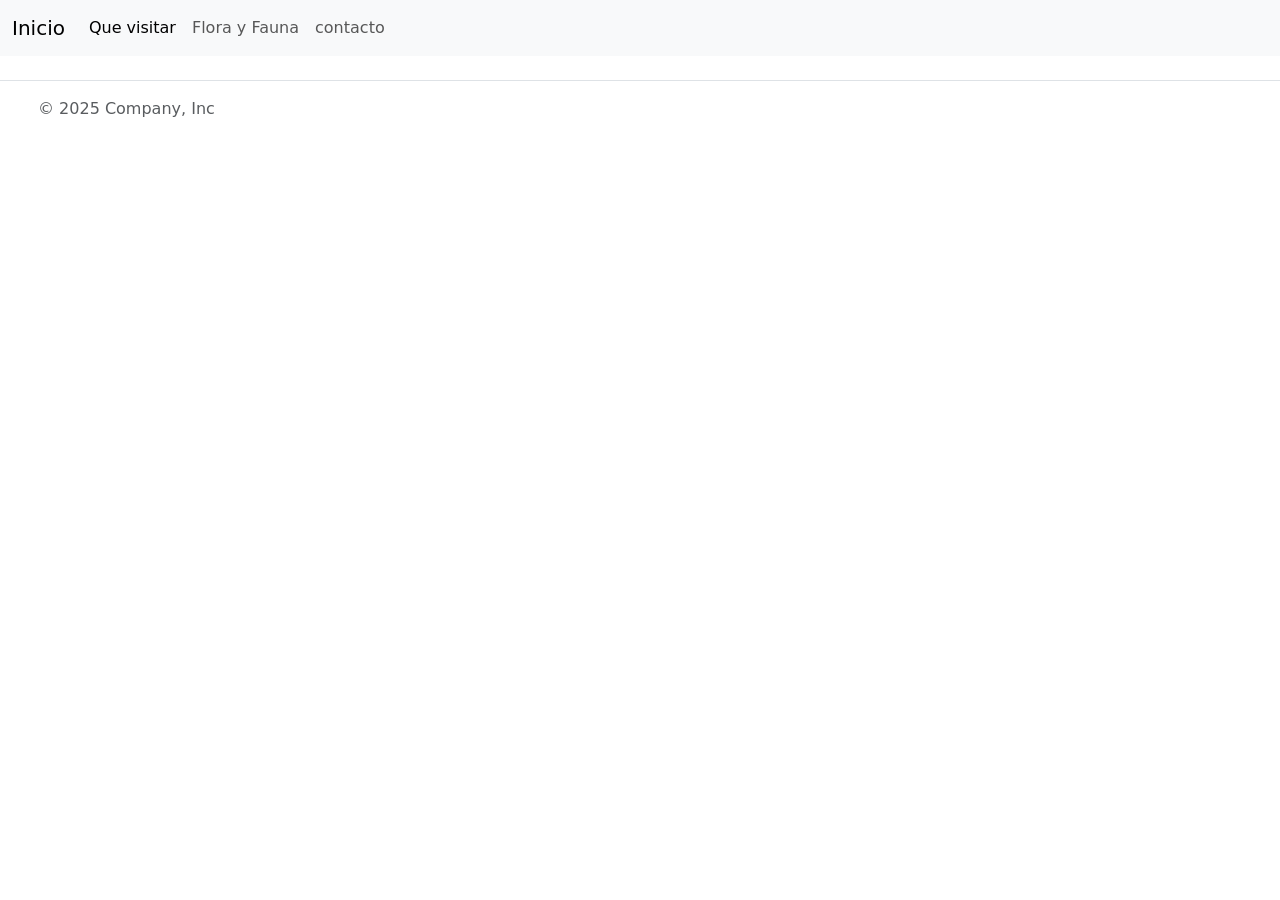
==== index.html @ 6c29fad3 "Codigo Base" ====
<!DOCTYPE html>
<html lang="en">
<head>
    <meta charset="UTF-8">
    <meta name="viewport" content="width=device-width, initial-scale=1.0">
   <link href="https://cdn.jsdelivr.net/npm/bootstrap@5.3.8/dist/css/bootstrap.min.css" rel="stylesheet" integrity="sha384-sRIl4kxILFvY47J16cr9ZwB07vP4J8+LH7qKQnuqkuIAvNWLzeN8tE5YBujZqJLB" crossorigin="anonymous">
    <title>inicio</title>
</head>
<body>
    <nav class="navbar navbar-expand-lg bg-body-tertiary">
  <div class="container-fluid">
    <a class="navbar-brand" href="index.html">Inicio</a>
    <button class="navbar-toggler" type="button" data-bs-toggle="collapse" data-bs-target="#navbarNav" aria-controls="navbarNav" aria-expanded="false" aria-label="Toggle navigation">
      <span class="navbar-toggler-icon"></span>
    </button>
    <div class="collapse navbar-collapse" id="navbarNav">
      <ul class="navbar-nav">
        <li class="nav-item">
          <a class="nav-link active" aria-current="page" href="que-visitar.html">Que visitar</a>
        </li>
        <li class="nav-item">
          <a class="nav-link" href="flora-fauna.html">Flora y Fauna</a>
        </li>
        <li class="nav-item">
          <a class="nav-link" href="contactos.html">contacto</a>
        </li>
      </ul>
    </div>
  </div>
</nav>



<footer class="d-flex flex-wrap justify-content-between align-items-center py-3 my-4 border-top"> <div class="col-md-4 d-flex align-items-center"> <a href="/" class="mb-3 me-2 mb-md-0 text-body-secondary text-decoration-none lh-1" aria-label="Bootstrap"> <svg class="bi" width="30" height="24" aria-hidden="true"><use xlink:href="#bootstrap"></use></svg> </a> <span class="mb-3 mb-md-0 text-body-secondary">© 2025 Company, Inc</span> </div> <ul class="nav col-md-4 justify-content-end list-unstyled d-flex"> <li class="ms-3"><a class="text-body-secondary" href="#" aria-label="Instagram"><svg class="bi" width="24" height="24" aria-hidden="true"><use xlink:href="#instagram"></use></svg></a></li> <li class="ms-3"><a class="text-body-secondary" href="#" aria-label="Facebook"><svg class="bi" width="24" height="24"><use xlink:href="#facebook"></use></svg></a></li> </ul> </footer>

    <script src="https://cdn.jsdelivr.net/npm/bootstrap@5.3.8/dist/js/bootstrap.bundle.min.js" integrity="sha384-FKyoEForCGlyvwx9Hj09JcYn3nv7wiPVlz7YYwJrWVcXK/BmnVDxM+D2scQbITxI" crossorigin="anonymous"></script>
</body>
</html>
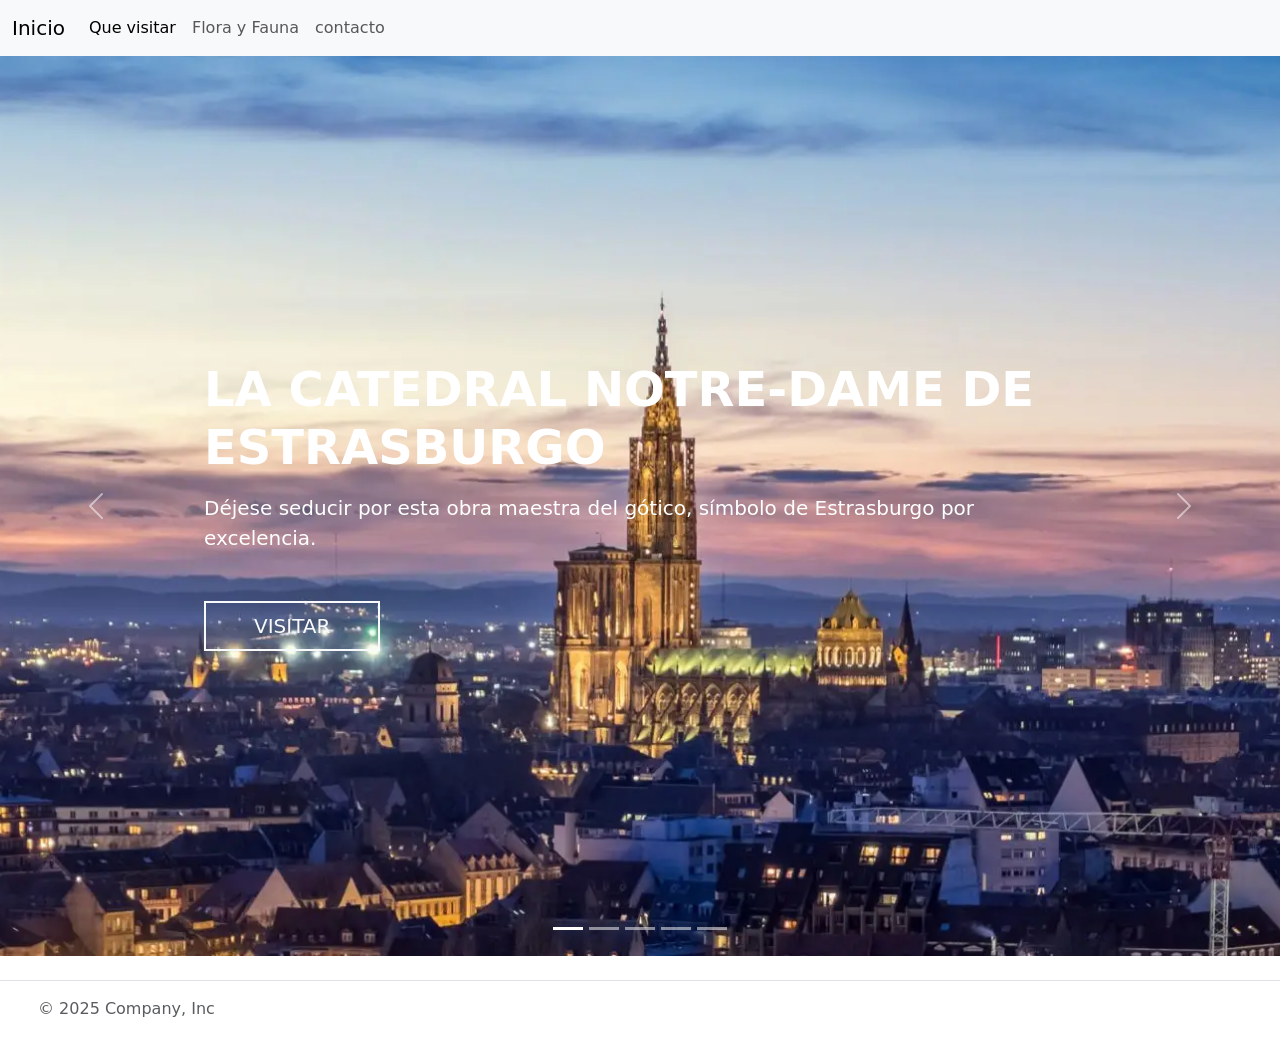
==== commit 8941df77: "feat: Se agrego en la pagina de inicio un carousel con imagenes de la ciudad con una  breve descripc" ====
--- a/index.html
+++ b/index.html
@@ -1,38 +1,276 @@
-<!DOCTYPE html>
+<!doctype html>
 <html lang="en">
-<head>
-    <meta charset="UTF-8">
-    <meta name="viewport" content="width=device-width, initial-scale=1.0">
-   <link href="https://cdn.jsdelivr.net/npm/bootstrap@5.3.8/dist/css/bootstrap.min.css" rel="stylesheet" integrity="sha384-sRIl4kxILFvY47J16cr9ZwB07vP4J8+LH7qKQnuqkuIAvNWLzeN8tE5YBujZqJLB" crossorigin="anonymous">
-    <title>inicio</title>
-</head>
-<body>
+  <head>
+    <meta charset="UTF-8" />
+    <meta name="viewport" content="width=device-width, initial-scale=1.0" />
+    <link
+      href="https://cdn.jsdelivr.net/npm/bootstrap@5.3.8/dist/css/bootstrap.min.css"
+      rel="stylesheet"
+      integrity="sha384-sRIl4kxILFvY47J16cr9ZwB07vP4J8+LH7qKQnuqkuIAvNWLzeN8tE5YBujZqJLB"
+      crossorigin="anonymous"
+    />
+    <title>Estrasburgo turismo</title>
+  </head>
+  <body>
     <nav class="navbar navbar-expand-lg bg-body-tertiary">
-  <div class="container-fluid">
-    <a class="navbar-brand" href="index.html">Inicio</a>
-    <button class="navbar-toggler" type="button" data-bs-toggle="collapse" data-bs-target="#navbarNav" aria-controls="navbarNav" aria-expanded="false" aria-label="Toggle navigation">
-      <span class="navbar-toggler-icon"></span>
-    </button>
-    <div class="collapse navbar-collapse" id="navbarNav">
-      <ul class="navbar-nav">
-        <li class="nav-item">
-          <a class="nav-link active" aria-current="page" href="que-visitar.html">Que visitar</a>
+      <div class="container-fluid">
+        <a class="navbar-brand" href="index.html">Inicio</a>
+        <button
+          class="navbar-toggler"
+          type="button"
+          data-bs-toggle="collapse"
+          data-bs-target="#navbarNav"
+          aria-controls="navbarNav"
+          aria-expanded="false"
+          aria-label="Toggle navigation"
+        >
+          <span class="navbar-toggler-icon"></span>
+        </button>
+        <div class="collapse navbar-collapse" id="navbarNav">
+          <ul class="navbar-nav">
+            <li class="nav-item">
+              <a
+                class="nav-link active"
+                aria-current="page"
+                href="que-visitar.html"
+                >Que visitar</a
+              >
+            </li>
+            <li class="nav-item">
+              <a class="nav-link" href="flora-fauna.html">Flora y Fauna</a>
+            </li>
+            <li class="nav-item">
+              <a class="nav-link" href="contactos.html">contacto</a>
+            </li>
+          </ul>
+        </div>
+      </div>
+    </nav>
+
+    <div id="carouselExample" class="carousel slide" data-bs-ride="carousel">
+      <div class="carousel-indicators">
+        <button
+          type="button"
+          data-bs-target="#carouselExample"
+          data-bs-slide-to="0"
+          class="active"
+          aria-label="Slide 1"
+        ></button>
+
+        <button
+          type="button"
+          data-bs-target="#carouselExampleDark"
+          data-bs-slide-to="1"
+          aria-label="Slide 2"
+        ></button>
+
+        <button
+          type="button"
+          data-bs-target="#carouselExampleDark"
+          data-bs-slide-to="2"
+          aria-label="Slide 3"
+        ></button>
+
+        <button
+          type="button"
+          data-bs-target="#carouselExampleDark"
+          data-bs-slide-to="3"
+          aria-label="Slide 4"
+        ></button>
+        <button
+          type="button"
+          data-bs-target="#carouselExampleDark"
+          data-bs-slide-to="4"
+          aria-label="Slide 5"
+        ></button>
+      </div>
+
+      <div class="carousel-inner">
+        <div class="carousel-item active vh-100" data-bs-interval="2000">
+          <img
+            src="assets/img/Panorama-cathédrale-depuis-la-rue-de-Rome-Paul-Prim.webp"
+            class="d-block w-100 h-100 object-fit-cover"
+            alt="..."
+          />
+
+          <div
+            class="carousel-caption d-flex flex-column justify-content-center h-100 top-0 text-start"
+          >
+            <div class="container">
+              <h1 class="display-5 fw-bold text-uppercase mb-3">
+                La catedral Notre-Dame de Estrasburgo
+              </h1>
+              <p class="fs-5 mb-5">
+                Déjese seducir por esta obra maestra del gótico, símbolo de
+                Estrasburgo por excelencia.
+              </p>
+              <div>
+                <a
+                  href="que-visitar.html"
+                  class="btn btn-outline-light btn-lg rounded-0 px-5 border-2 text-uppercase"
+                >
+                  Visitar
+                </a>
+              </div>
+            </div>
+          </div>
+        </div>
+
+        <div class="carousel-item vh-100" data-bs-interval="5000">
+          <img
+            src="assets/img/cabecera1.webp"
+            class="d-block w-100 h-100 object-fit-cover"
+            alt="..."
+          />
+
+          <div
+            class="carousel-caption d-flex flex-column justify-content-center h-100 top-0 text-start"
+          >
+            <div class="container">
+              <h1 class="display-5 fw-bold text-uppercase mb-3">
+                Estrasburgo, la Europea
+              </h1>
+              <p class="fs-5 mb-5">
+                Situado a dos pasos del centro histórico, el barrio europeo
+                guarda muchos tesoros escondidos. Se puede simplemente dar un
+                paseo combinando naturaleza y arquitectura, o aprender sobre la
+                historia y el funcionamiento de las instituciones, ¡hay para
+                satisfacer todos los gustos y curiosidades!
+              </p>
+              <div>
+                <a
+                  href="que-visitar.html"
+                  class="btn btn-outline-light btn-lg rounded-0 px-5 border-2 text-uppercase"
+                >
+                  Visitar
+                </a>
+              </div>
+            </div>
+          </div>
+        </div>
+
+        <div class="carousel-item vh-100" data-bs-interval="5000">
+          <img
+            src="assets/img/la-petite-france.jpg"
+            class="d-block w-100 h-100 object-fit-cover"
+            alt="..."
+          />
+
+          <div
+            class="carousel-caption d-flex flex-column justify-content-center h-100 top-0 text-start"
+          >
+            <div class="container">
+              <h1 class="display-5 fw-bold text-uppercase mb-3">
+                La Petite France
+              </h1>
+              <p class="fs-5 mb-5">
+                Este mítico barrio de Estrasburgo era antiguamente el de los
+                molineros, curtidores y pescadores. Las casas con entramado de
+                madera, las calles y los muelles contribuyen a su atmósfera
+                romántica e intimista.
+              </p>
+              <div>
+                <a
+                  href="que-visitar.html"
+                  class="btn btn-outline-light btn-lg rounded-0 px-5 border-2 text-uppercase"
+                >
+                  Visitar
+                </a>
+              </div>
+            </div>
+          </div>
+        </div>
+
+        <div class="carousel-item vh-100" data-bs-interval="5000">
+          <img
+            src="assets/img/Tour-guide-in-Strasbourg-scaled-900x827.webp"
+            class="d-block w-100 h-100 object-fit-cover"
+            alt="..."
+          />
+
+          <div
+            class="carousel-caption d-flex flex-column justify-content-center h-100 top-0 text-start"
+          >
+            <div class="container">
+              <h1 class="display-5 fw-bold text-uppercase mb-3">
+                Estrasburgo, un destino familiar
+              </h1>
+              <p class="fs-5 mb-5">
+                Déjese tentar por una visita a Estrasburgo: gracias a su
+                entorno, las diferentes formas de visitar la ciudad y las
+                numerosas actividades, vivirá una experiencia inolvidable en
+                familia.
+              </p>
+              <div>
+                <a
+                  href="que-visitar.html"
+                  class="btn btn-outline-light btn-lg rounded-0 px-5 border-2 text-uppercase"
+                >
+                  Visitar
+                </a>
+              </div>
+            </div>
+          </div>
+        </div>
+      </div>
+
+      <button
+        class="carousel-control-prev"
+        type="button"
+        data-bs-target="#carouselExample"
+        data-bs-slide="prev"
+      >
+        <span class="carousel-control-prev-icon" aria-hidden="true"></span>
+        <span class="visually-hidden">Anterior</span>
+      </button>
+      <button
+        class="carousel-control-next"
+        type="button"
+        data-bs-target="#carouselExample"
+        data-bs-slide="next"
+      >
+        <span class="carousel-control-next-icon" aria-hidden="true"></span>
+        <span class="visually-hidden">Siguiente</span>
+      </button>
+    </div>
+
+    <footer
+      class="d-flex flex-wrap justify-content-between align-items-center py-3 my-4 border-top"
+    >
+      <div class="col-md-4 d-flex align-items-center">
+        <a
+          href="/"
+          class="mb-3 me-2 mb-md-0 text-body-secondary text-decoration-none lh-1"
+          aria-label="Bootstrap"
+        >
+          <svg class="bi" width="30" height="24" aria-hidden="true">
+            <use xlink:href="#bootstrap"></use>
+          </svg>
+        </a>
+        <span class="mb-3 mb-md-0 text-body-secondary"
+          >© 2025 Company, Inc</span
+        >
+      </div>
+      <ul class="nav col-md-4 justify-content-end list-unstyled d-flex">
+        <li class="ms-3">
+          <a class="text-body-secondary" href="#" aria-label="Instagram"
+            ><svg class="bi" width="24" height="24" aria-hidden="true">
+              <use xlink:href="#instagram"></use></svg
+          ></a>
         </li>
-        <li class="nav-item">
-          <a class="nav-link" href="flora-fauna.html">Flora y Fauna</a>
-        </li>
-        <li class="nav-item">
-          <a class="nav-link" href="contactos.html">contacto</a>
+        <li class="ms-3">
+          <a class="text-body-secondary" href="#" aria-label="Facebook"
+            ><svg class="bi" width="24" height="24">
+              <use xlink:href="#facebook"></use></svg
+          ></a>
         </li>
       </ul>
-    </div>
-  </div>
-</nav>
-
-
-
-<footer class="d-flex flex-wrap justify-content-between align-items-center py-3 my-4 border-top"> <div class="col-md-4 d-flex align-items-center"> <a href="/" class="mb-3 me-2 mb-md-0 text-body-secondary text-decoration-none lh-1" aria-label="Bootstrap"> <svg class="bi" width="30" height="24" aria-hidden="true"><use xlink:href="#bootstrap"></use></svg> </a> <span class="mb-3 mb-md-0 text-body-secondary">© 2025 Company, Inc</span> </div> <ul class="nav col-md-4 justify-content-end list-unstyled d-flex"> <li class="ms-3"><a class="text-body-secondary" href="#" aria-label="Instagram"><svg class="bi" width="24" height="24" aria-hidden="true"><use xlink:href="#instagram"></use></svg></a></li> <li class="ms-3"><a class="text-body-secondary" href="#" aria-label="Facebook"><svg class="bi" width="24" height="24"><use xlink:href="#facebook"></use></svg></a></li> </ul> </footer>
-
-    <script src="https://cdn.jsdelivr.net/npm/bootstrap@5.3.8/dist/js/bootstrap.bundle.min.js" integrity="sha384-FKyoEForCGlyvwx9Hj09JcYn3nv7wiPVlz7YYwJrWVcXK/BmnVDxM+D2scQbITxI" crossorigin="anonymous"></script>
-</body>
-</html>+    </footer>
+
+    <script
+      src="https://cdn.jsdelivr.net/npm/bootstrap@5.3.8/dist/js/bootstrap.bundle.min.js"
+      integrity="sha384-FKyoEForCGlyvwx9Hj09JcYn3nv7wiPVlz7YYwJrWVcXK/BmnVDxM+D2scQbITxI"
+      crossorigin="anonymous"
+    ></script>
+  </body>
+</html>
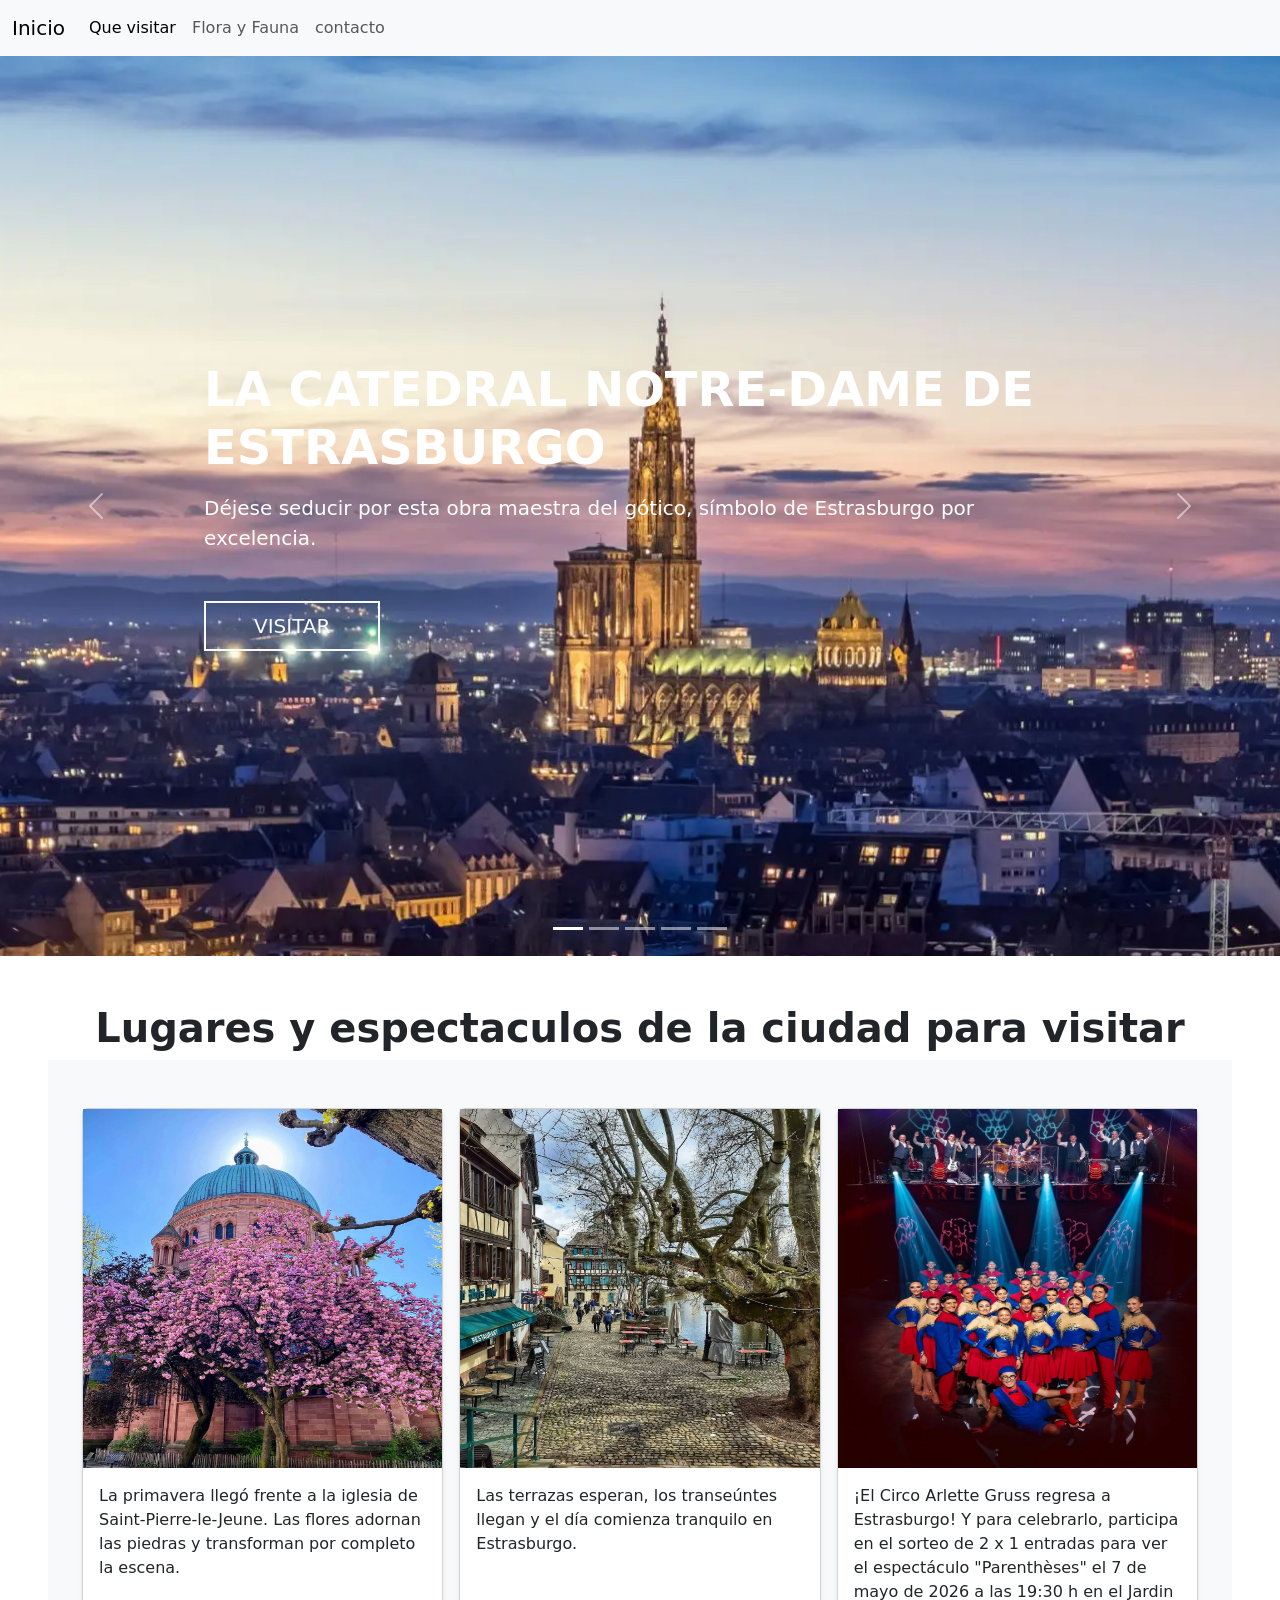
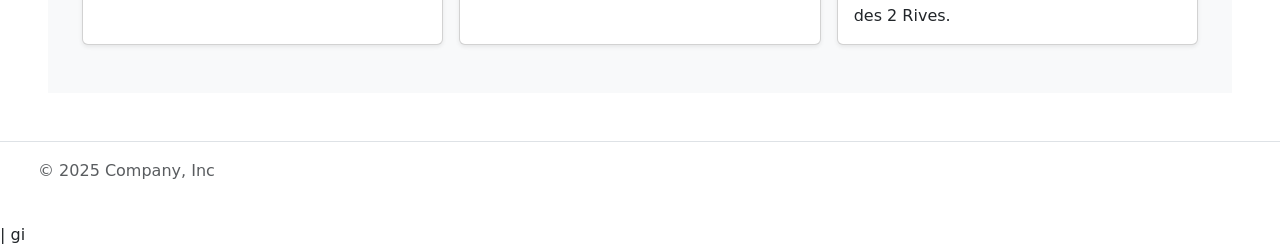
==== commit 180c7069: "feat: se agrego una nueva seccion con cards de lugares y eventos de la ciudad style: se agregaron la" ====
--- a/index.html
+++ b/index.html
@@ -47,192 +47,251 @@
       </div>
     </nav>
 
-    <div id="carouselExample" class="carousel slide" data-bs-ride="carousel">
-      <div class="carousel-indicators">
+    <section>
+      <div id="carouselExample" class="carousel slide" data-bs-ride="carousel">
+        <div class="carousel-indicators">
+          <button
+            type="button"
+            data-bs-target="#carouselExample"
+            data-bs-slide-to="0"
+            class="active"
+            aria-label="Slide 1"
+          ></button>
+
+          <button
+            type="button"
+            data-bs-target="#carouselExampleDark"
+            data-bs-slide-to="1"
+            aria-label="Slide 2"
+          ></button>
+
+          <button
+            type="button"
+            data-bs-target="#carouselExampleDark"
+            data-bs-slide-to="2"
+            aria-label="Slide 3"
+          ></button>
+
+          <button
+            type="button"
+            data-bs-target="#carouselExampleDark"
+            data-bs-slide-to="3"
+            aria-label="Slide 4"
+          ></button>
+          <button
+            type="button"
+            data-bs-target="#carouselExampleDark"
+            data-bs-slide-to="4"
+            aria-label="Slide 5"
+          ></button>
+        </div>
+
+        <div class="carousel-inner">
+          <div class="carousel-item active vh-100" data-bs-interval="2000">
+            <img
+              src="assets/img-index/Panorama-cathédrale-depuis-la-rue-de-Rome-Paul-Prim.webp"
+              class="d-block w-100 h-100 object-fit-cover"
+              alt="..."
+            />
+
+            <div
+              class="carousel-caption d-flex flex-column justify-content-center h-100 top-0 text-start"
+            >
+              <div class="container">
+                <h1 class="display-5 fw-bold text-uppercase mb-3">
+                  La catedral Notre-Dame de Estrasburgo
+                </h1>
+                <p class="fs-5 mb-5">
+                  Déjese seducir por esta obra maestra del gótico, símbolo de
+                  Estrasburgo por excelencia.
+                </p>
+                <div>
+                  <a
+                    href="que-visitar.html"
+                    class="btn btn-outline-light btn-lg rounded-0 px-5 border-2 text-uppercase"
+                  >
+                    Visitar
+                  </a>
+                </div>
+              </div>
+            </div>
+          </div>
+
+          <div class="carousel-item vh-100" data-bs-interval="5000">
+            <img
+              src="assets/img-index/cabecera1.webp"
+              class="d-block w-100 h-100 object-fit-cover"
+              alt="..."
+            />
+
+            <div
+              class="carousel-caption d-flex flex-column justify-content-center h-100 top-0 text-start"
+            >
+              <div class="container">
+                <h1 class="display-5 fw-bold text-uppercase mb-3">
+                  Estrasburgo, la Europea
+                </h1>
+                <p class="fs-5 mb-5">
+                  Situado a dos pasos del centro histórico, el barrio europeo
+                  guarda muchos tesoros escondidos. Se puede simplemente dar un
+                  paseo combinando naturaleza y arquitectura, o aprender sobre
+                  la historia y el funcionamiento de las instituciones, ¡hay
+                  para satisfacer todos los gustos y curiosidades!
+                </p>
+                <div>
+                  <a
+                    href="que-visitar.html"
+                    class="btn btn-outline-light btn-lg rounded-0 px-5 border-2 text-uppercase"
+                  >
+                    Visitar
+                  </a>
+                </div>
+              </div>
+            </div>
+          </div>
+
+          <div class="carousel-item vh-100" data-bs-interval="5000">
+            <img
+              src="assets/img-index/la-petite-france.jpg"
+              class="d-block w-100 h-100 object-fit-cover"
+              alt="..."
+            />
+
+            <div
+              class="carousel-caption d-flex flex-column justify-content-center h-100 top-0 text-start"
+            >
+              <div class="container">
+                <h1 class="display-5 fw-bold text-uppercase mb-3">
+                  La Petite France
+                </h1>
+                <p class="fs-5 mb-5">
+                  Este mítico barrio de Estrasburgo era antiguamente el de los
+                  molineros, curtidores y pescadores. Las casas con entramado de
+                  madera, las calles y los muelles contribuyen a su atmósfera
+                  romántica e intimista.
+                </p>
+                <div>
+                  <a
+                    href="que-visitar.html"
+                    class="btn btn-outline-light btn-lg rounded-0 px-5 border-2 text-uppercase"
+                  >
+                    Visitar
+                  </a>
+                </div>
+              </div>
+            </div>
+          </div>
+
+          <div class="carousel-item vh-100" data-bs-interval="5000">
+            <img
+              src="assets/img-index/Tour-guide-in-Strasbourg-scaled-900x827.webp"
+              class="d-block w-100 h-100 object-fit-cover"
+              alt="..."
+            />
+
+            <div
+              class="carousel-caption d-flex flex-column justify-content-center h-100 top-0 text-start"
+            >
+              <div class="container">
+                <h1 class="display-5 fw-bold text-uppercase mb-3">
+                  Estrasburgo, un destino familiar
+                </h1>
+                <p class="fs-5 mb-5">
+                  Déjese tentar por una visita a Estrasburgo: gracias a su
+                  entorno, las diferentes formas de visitar la ciudad y las
+                  numerosas actividades, vivirá una experiencia inolvidable en
+                  familia.
+                </p>
+                <div>
+                  <a
+                    href="que-visitar.html"
+                    class="btn btn-outline-light btn-lg rounded-0 px-5 border-2 text-uppercase"
+                  >
+                    Visitar
+                  </a>
+                </div>
+              </div>
+            </div>
+          </div>
+        </div>
+
         <button
+          class="carousel-control-prev"
           type="button"
           data-bs-target="#carouselExample"
-          data-bs-slide-to="0"
-          class="active"
-          aria-label="Slide 1"
-        ></button>
-
+          data-bs-slide="prev"
+        >
+          <span class="carousel-control-prev-icon" aria-hidden="true"></span>
+          <span class="visually-hidden">Anterior</span>
+        </button>
         <button
+          class="carousel-control-next"
           type="button"
-          data-bs-target="#carouselExampleDark"
-          data-bs-slide-to="1"
-          aria-label="Slide 2"
-        ></button>
-
-        <button
-          type="button"
-          data-bs-target="#carouselExampleDark"
-          data-bs-slide-to="2"
-          aria-label="Slide 3"
-        ></button>
-
-        <button
-          type="button"
-          data-bs-target="#carouselExampleDark"
-          data-bs-slide-to="3"
-          aria-label="Slide 4"
-        ></button>
-        <button
-          type="button"
-          data-bs-target="#carouselExampleDark"
-          data-bs-slide-to="4"
-          aria-label="Slide 5"
-        ></button>
+          data-bs-target="#carouselExample"
+          data-bs-slide="next"
+        >
+          <span class="carousel-control-next-icon" aria-hidden="true"></span>
+          <span class="visually-hidden">Siguiente</span>
+        </button>
       </div>
-
-      <div class="carousel-inner">
-        <div class="carousel-item active vh-100" data-bs-interval="2000">
-          <img
-            src="assets/img/Panorama-cathédrale-depuis-la-rue-de-Rome-Paul-Prim.webp"
-            class="d-block w-100 h-100 object-fit-cover"
-            alt="..."
-          />
-
-          <div
-            class="carousel-caption d-flex flex-column justify-content-center h-100 top-0 text-start"
-          >
-            <div class="container">
-              <h1 class="display-5 fw-bold text-uppercase mb-3">
-                La catedral Notre-Dame de Estrasburgo
-              </h1>
-              <p class="fs-5 mb-5">
-                Déjese seducir por esta obra maestra del gótico, símbolo de
-                Estrasburgo por excelencia.
-              </p>
-              <div>
-                <a
-                  href="que-visitar.html"
-                  class="btn btn-outline-light btn-lg rounded-0 px-5 border-2 text-uppercase"
-                >
-                  Visitar
-                </a>
-              </div>
-            </div>
-          </div>
-        </div>
-
-        <div class="carousel-item vh-100" data-bs-interval="5000">
-          <img
-            src="assets/img/cabecera1.webp"
-            class="d-block w-100 h-100 object-fit-cover"
-            alt="..."
-          />
-
-          <div
-            class="carousel-caption d-flex flex-column justify-content-center h-100 top-0 text-start"
-          >
-            <div class="container">
-              <h1 class="display-5 fw-bold text-uppercase mb-3">
-                Estrasburgo, la Europea
-              </h1>
-              <p class="fs-5 mb-5">
-                Situado a dos pasos del centro histórico, el barrio europeo
-                guarda muchos tesoros escondidos. Se puede simplemente dar un
-                paseo combinando naturaleza y arquitectura, o aprender sobre la
-                historia y el funcionamiento de las instituciones, ¡hay para
-                satisfacer todos los gustos y curiosidades!
-              </p>
-              <div>
-                <a
-                  href="que-visitar.html"
-                  class="btn btn-outline-light btn-lg rounded-0 px-5 border-2 text-uppercase"
-                >
-                  Visitar
-                </a>
-              </div>
-            </div>
-          </div>
-        </div>
-
-        <div class="carousel-item vh-100" data-bs-interval="5000">
-          <img
-            src="assets/img/la-petite-france.jpg"
-            class="d-block w-100 h-100 object-fit-cover"
-            alt="..."
-          />
-
-          <div
-            class="carousel-caption d-flex flex-column justify-content-center h-100 top-0 text-start"
-          >
-            <div class="container">
-              <h1 class="display-5 fw-bold text-uppercase mb-3">
-                La Petite France
-              </h1>
-              <p class="fs-5 mb-5">
-                Este mítico barrio de Estrasburgo era antiguamente el de los
-                molineros, curtidores y pescadores. Las casas con entramado de
-                madera, las calles y los muelles contribuyen a su atmósfera
-                romántica e intimista.
-              </p>
-              <div>
-                <a
-                  href="que-visitar.html"
-                  class="btn btn-outline-light btn-lg rounded-0 px-5 border-2 text-uppercase"
-                >
-                  Visitar
-                </a>
-              </div>
-            </div>
-          </div>
-        </div>
-
-        <div class="carousel-item vh-100" data-bs-interval="5000">
-          <img
-            src="assets/img/Tour-guide-in-Strasbourg-scaled-900x827.webp"
-            class="d-block w-100 h-100 object-fit-cover"
-            alt="..."
-          />
-
-          <div
-            class="carousel-caption d-flex flex-column justify-content-center h-100 top-0 text-start"
-          >
-            <div class="container">
-              <h1 class="display-5 fw-bold text-uppercase mb-3">
-                Estrasburgo, un destino familiar
-              </h1>
-              <p class="fs-5 mb-5">
-                Déjese tentar por una visita a Estrasburgo: gracias a su
-                entorno, las diferentes formas de visitar la ciudad y las
-                numerosas actividades, vivirá una experiencia inolvidable en
-                familia.
-              </p>
-              <div>
-                <a
-                  href="que-visitar.html"
-                  class="btn btn-outline-light btn-lg rounded-0 px-5 border-2 text-uppercase"
-                >
-                  Visitar
-                </a>
+    </section>
+
+    <section class="m-5">
+      <h3 class="display-6 fw-bold text-center">
+        Lugares y espectaculos de la ciudad para visitar
+      </h3>
+
+      <div class="album py-5 bg-body-tertiary">
+        <div class="container">
+          <div class="row row-cols-1 row-cols-sm-2 row-cols-md-3 g-3">
+            <div class="col">
+              <div class="card shadow-sm h-100">
+                <div class="ratio ratio-1x1">
+                  <img src="assets/img-index/descarga.jpg" alt="" />
+                </div>
+                <div class="card-body">
+                  <p class="card-text">
+                    La primavera llegó frente a la iglesia de
+                    Saint-Pierre-le-Jeune. Las flores adornan las piedras y
+                    transforman por completo la escena.
+                  </p>
+                </div>
+              </div>
+            </div>
+
+            <div class="col">
+              <div class="card shadow-sm h-100">
+                <div class="ratio ratio-1x1">
+                  <img src="assets/img-index/descarga3.jpg" alt="" />
+                </div>
+                <div class="card-body">
+                  <p class="card-text">
+                    Las terrazas esperan, los transeúntes llegan y el día
+                    comienza tranquilo en Estrasburgo.
+                  </p>
+                </div>
+              </div>
+            </div>
+
+            <div class="col">
+              <div class="card shadow-sm h-100">
+                <div class="ratio ratio-1x1">
+                  <img src="assets/img-index/descarga5.jpg" alt="" />
+                </div>
+                <div class="card-body">
+                  <p class="card-text">
+                    ¡El Circo Arlette Gruss regresa a Estrasburgo! Y para
+                    celebrarlo, participa en el sorteo de 2 x 1 entradas para
+                    ver el espectáculo "Parenthèses" el 7 de mayo de 2026 a las
+                    19:30 h en el Jardin des 2 Rives.
+                  </p>
+                </div>
               </div>
             </div>
           </div>
         </div>
       </div>
-
-      <button
-        class="carousel-control-prev"
-        type="button"
-        data-bs-target="#carouselExample"
-        data-bs-slide="prev"
-      >
-        <span class="carousel-control-prev-icon" aria-hidden="true"></span>
-        <span class="visually-hidden">Anterior</span>
-      </button>
-      <button
-        class="carousel-control-next"
-        type="button"
-        data-bs-target="#carouselExample"
-        data-bs-slide="next"
-      >
-        <span class="carousel-control-next-icon" aria-hidden="true"></span>
-        <span class="visually-hidden">Siguiente</span>
-      </button>
-    </div>
+    </section>
 
     <footer
       class="d-flex flex-wrap justify-content-between align-items-center py-3 my-4 border-top"
@@ -274,3 +333,4 @@
     ></script>
   </body>
 </html>
+| gi
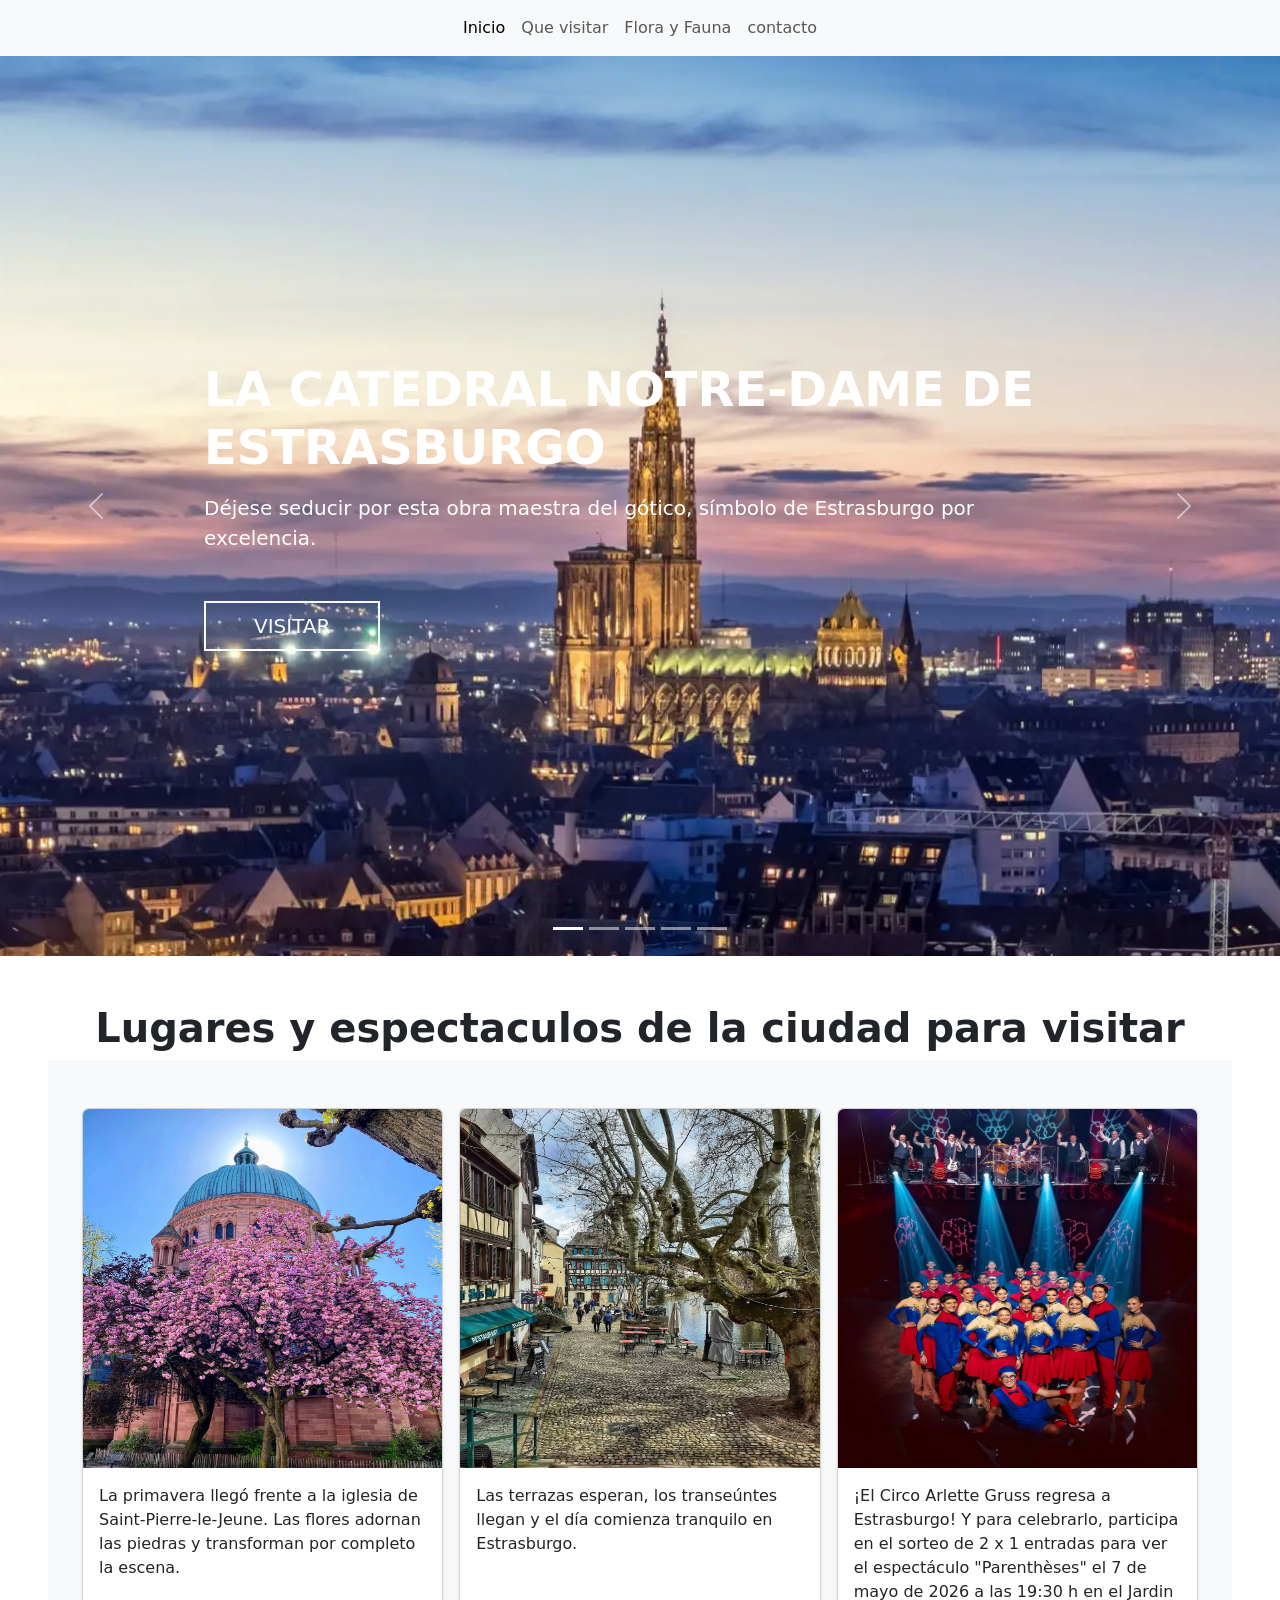
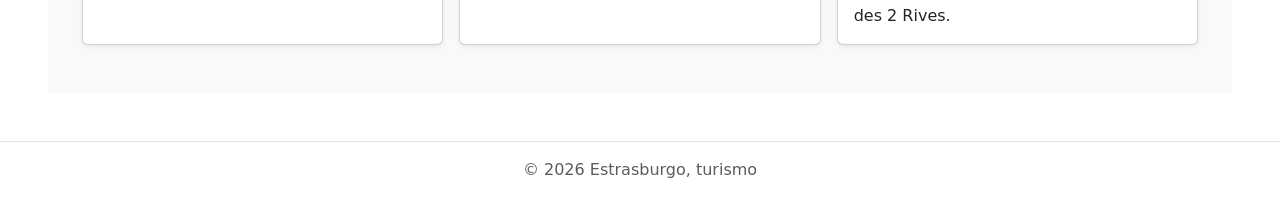
==== commit 0f83fc29: "feat: se centro los enlaces de la barra de navegacion, y el footer style: se dio un formato redondea" ====
--- a/index.html
+++ b/index.html
@@ -14,7 +14,6 @@
   <body>
     <nav class="navbar navbar-expand-lg bg-body-tertiary">
       <div class="container-fluid">
-        <a class="navbar-brand" href="index.html">Inicio</a>
         <button
           class="navbar-toggler"
           type="button"
@@ -26,13 +25,18 @@
         >
           <span class="navbar-toggler-icon"></span>
         </button>
-        <div class="collapse navbar-collapse" id="navbarNav">
+        <div
+          class="collapse navbar-collapse justify-content-center"
+          id="navbarNav"
+        >
           <ul class="navbar-nav">
             <li class="nav-item">
-              <a
-                class="nav-link active"
-                aria-current="page"
-                href="que-visitar.html"
+              <a class="nav-link active" aria-current="page" href="index.html"
+                >Inicio</a
+              >
+            </li>
+            <li class="nav-item">
+              <a class="nav-link" aria-current="page" href="que-visitar.html"
                 >Que visitar</a
               >
             </li>
@@ -245,9 +249,13 @@
         <div class="container">
           <div class="row row-cols-1 row-cols-sm-2 row-cols-md-3 g-3">
             <div class="col">
-              <div class="card shadow-sm h-100">
+              <div class="card shadow-sm h-100 rounded">
                 <div class="ratio ratio-1x1">
-                  <img src="assets/img-index/descarga.jpg" alt="" />
+                  <img
+                    class="rounded-top"
+                    src="assets/img-index/descarga.jpg"
+                    alt=""
+                  />
                 </div>
                 <div class="card-body">
                   <p class="card-text">
@@ -260,9 +268,13 @@
             </div>
 
             <div class="col">
-              <div class="card shadow-sm h-100">
+              <div class="card shadow-sm h-100 rounded">
                 <div class="ratio ratio-1x1">
-                  <img src="assets/img-index/descarga3.jpg" alt="" />
+                  <img
+                    class="rounded-top"
+                    src="assets/img-index/descarga3.jpg"
+                    alt=""
+                  />
                 </div>
                 <div class="card-body">
                   <p class="card-text">
@@ -274,9 +286,13 @@
             </div>
 
             <div class="col">
-              <div class="card shadow-sm h-100">
+              <div class="card shadow-sm h-100 rounded">
                 <div class="ratio ratio-1x1">
-                  <img src="assets/img-index/descarga5.jpg" alt="" />
+                  <img
+                    class="rounded-top"
+                    src="assets/img-index/descarga5.jpg"
+                    alt=""
+                  />
                 </div>
                 <div class="card-body">
                   <p class="card-text">
@@ -294,36 +310,13 @@
     </section>
 
     <footer
-      class="d-flex flex-wrap justify-content-between align-items-center py-3 my-4 border-top"
+      class="d-flex flex-wrap justify-content-center align-items-center py-3 my-4 border-top"
     >
-      <div class="col-md-4 d-flex align-items-center">
-        <a
-          href="/"
-          class="mb-3 me-2 mb-md-0 text-body-secondary text-decoration-none lh-1"
-          aria-label="Bootstrap"
-        >
-          <svg class="bi" width="30" height="24" aria-hidden="true">
-            <use xlink:href="#bootstrap"></use>
-          </svg>
-        </a>
-        <span class="mb-3 mb-md-0 text-body-secondary"
-          >© 2025 Company, Inc</span
-        >
+      <div>
+        <span class="mb-3 ml-3 mb-md-0 text-body-secondary">
+          © 2026 Estrasburgo, turismo
+        </span>
       </div>
-      <ul class="nav col-md-4 justify-content-end list-unstyled d-flex">
-        <li class="ms-3">
-          <a class="text-body-secondary" href="#" aria-label="Instagram"
-            ><svg class="bi" width="24" height="24" aria-hidden="true">
-              <use xlink:href="#instagram"></use></svg
-          ></a>
-        </li>
-        <li class="ms-3">
-          <a class="text-body-secondary" href="#" aria-label="Facebook"
-            ><svg class="bi" width="24" height="24">
-              <use xlink:href="#facebook"></use></svg
-          ></a>
-        </li>
-      </ul>
     </footer>
 
     <script
@@ -333,4 +326,3 @@
     ></script>
   </body>
 </html>
-| gi
